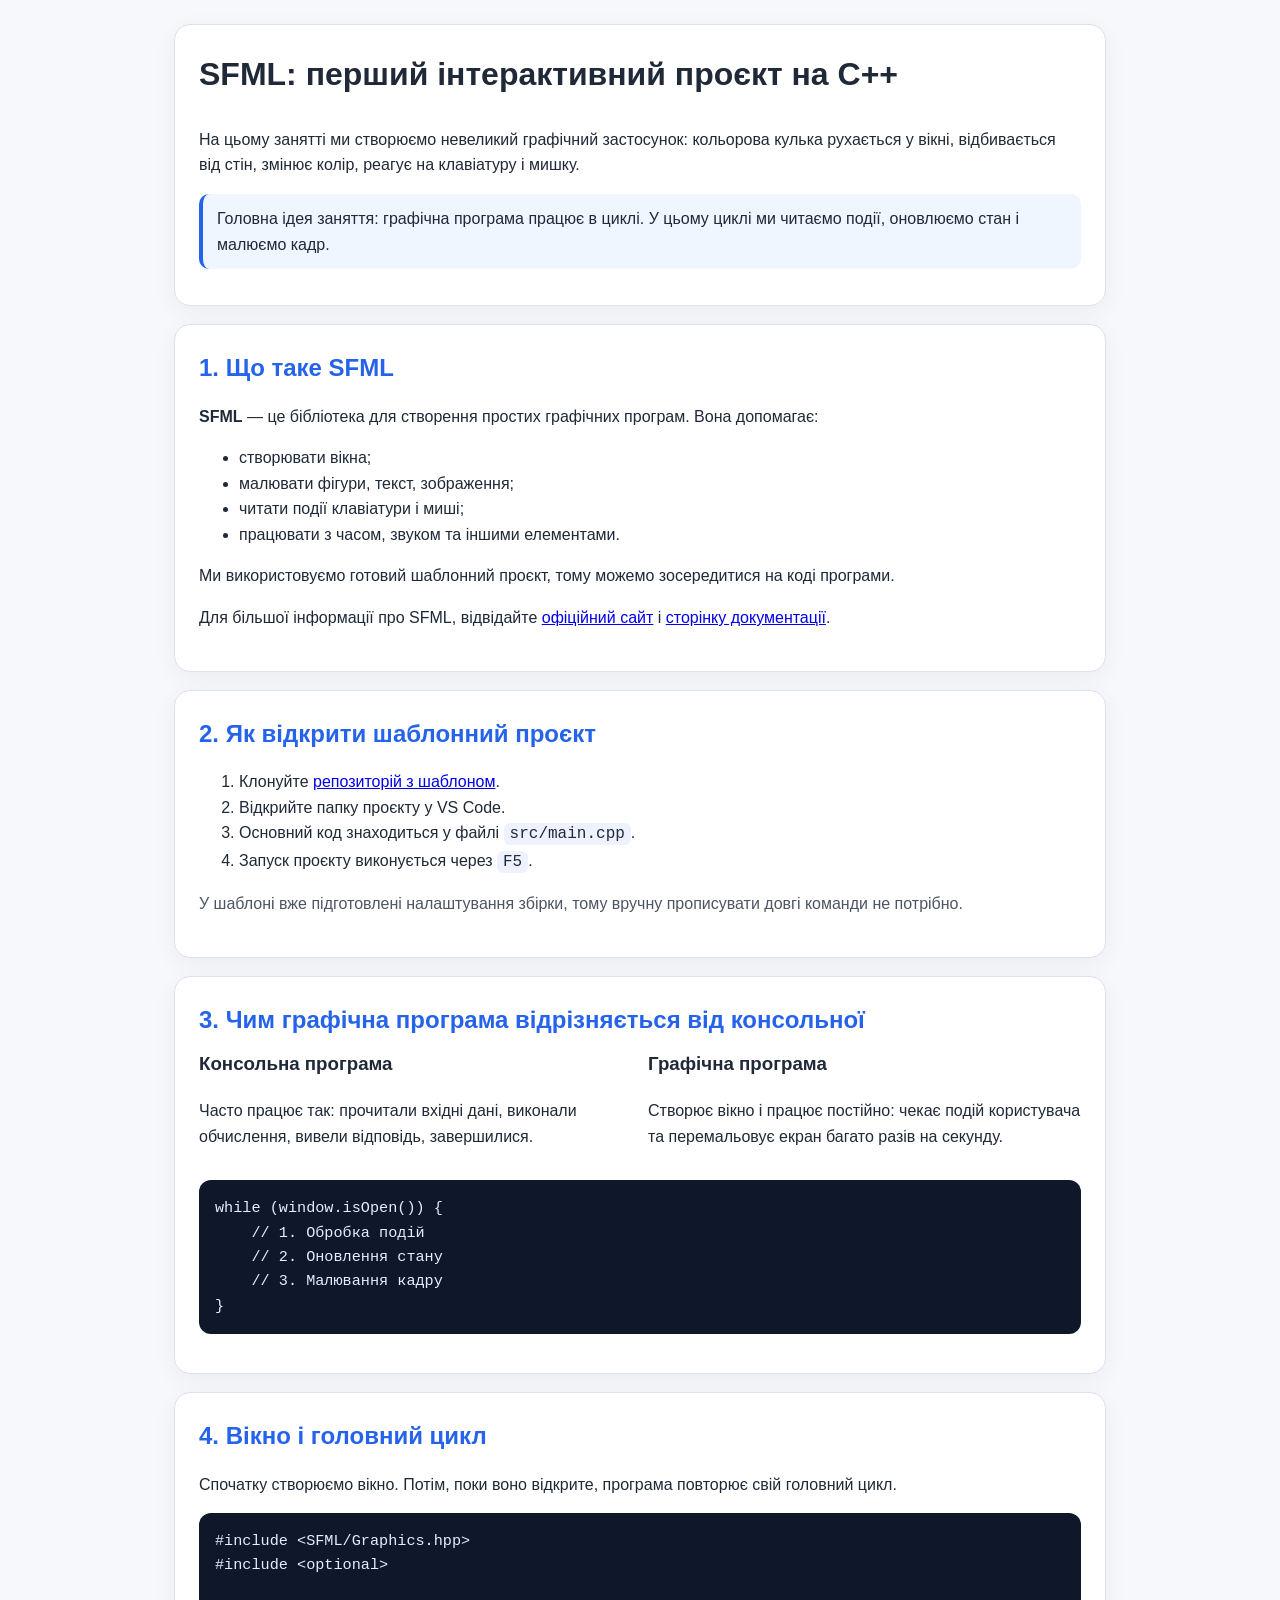
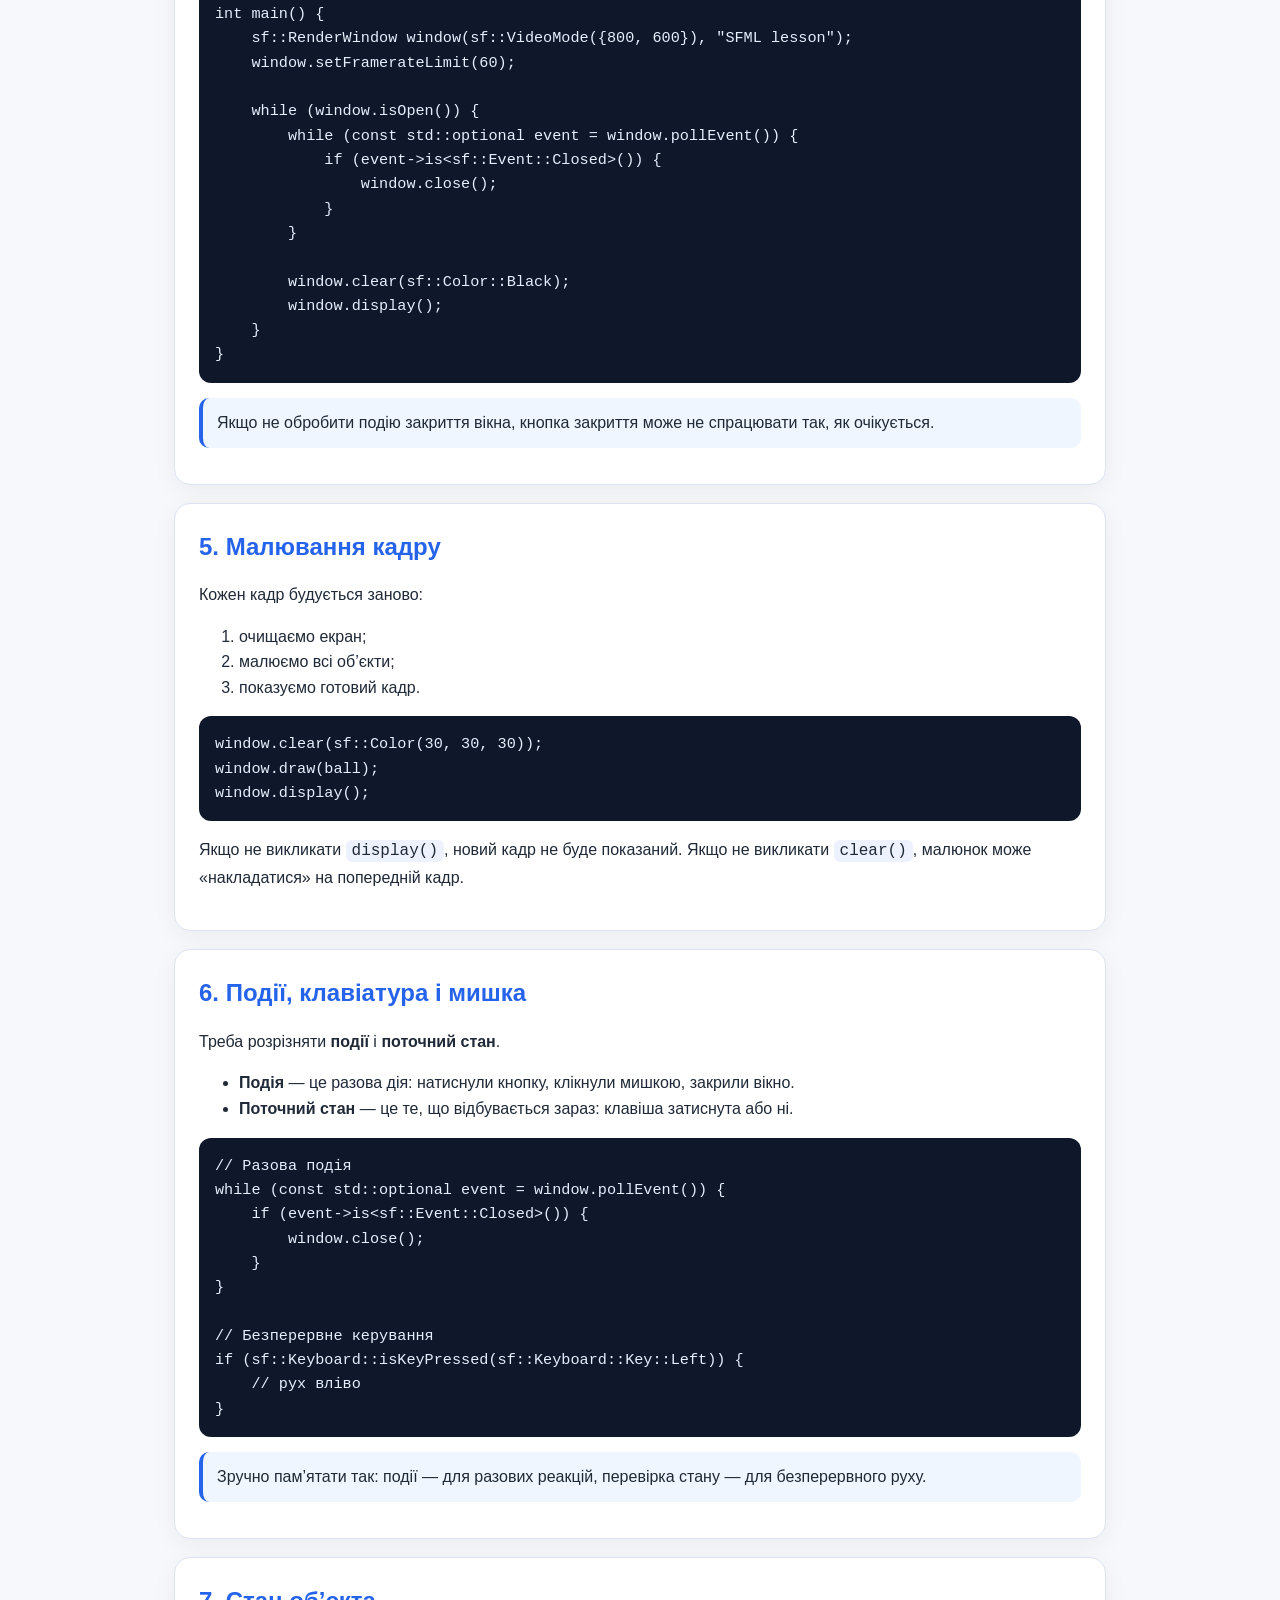
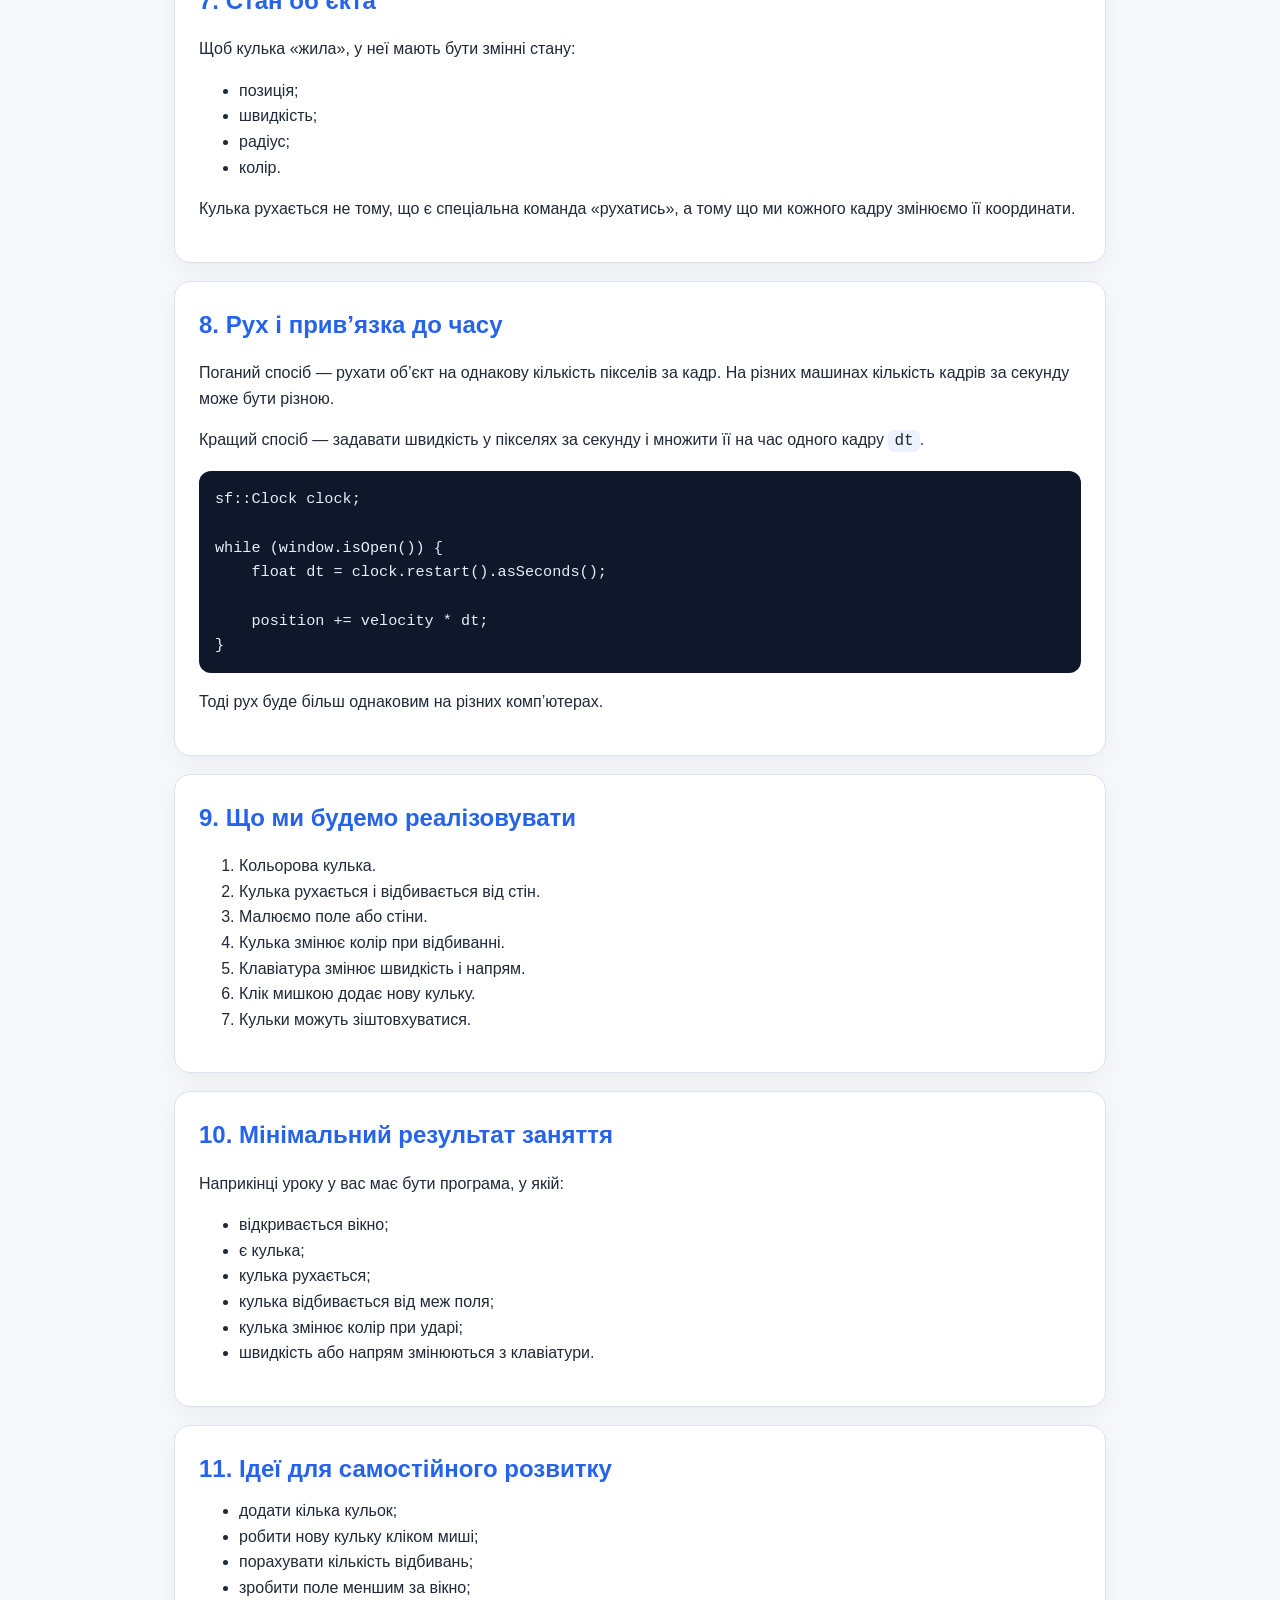
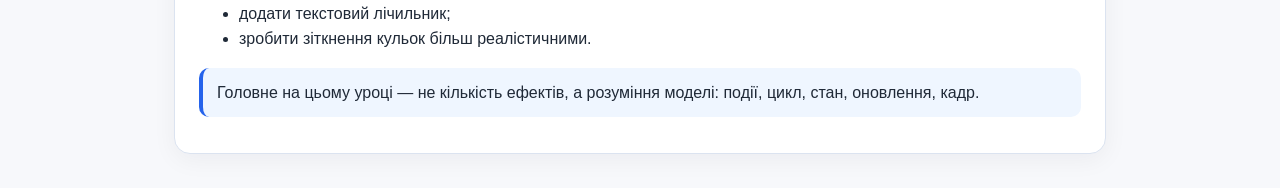
==== docs/index.html @ aaaa4ef8 "reorganize structure" ====
<!DOCTYPE html>
<html lang="uk">
<head>
  <meta charset="UTF-8" />
  <meta name="viewport" content="width=device-width, initial-scale=1.0" />
  <title>SFML: перший інтерактивний проєкт</title>
  <style>
    :root {
      --bg: #f7f8fb;
      --card: #ffffff;
      --text: #1f2937;
      --muted: #4b5563;
      --accent: #2563eb;
      --border: #dbe3f0;
      --code-bg: #0f172a;
      --code-text: #e5eefc;
    }
    * { box-sizing: border-box; }
    body {
      margin: 0;
      font-family: Arial, sans-serif;
      background: var(--bg);
      color: var(--text);
      line-height: 1.6;
    }
    .wrap {
      max-width: 980px;
      margin: 0 auto;
      padding: 24px;
    }
    .hero, .card {
      background: var(--card);
      border: 1px solid var(--border);
      border-radius: 16px;
      padding: 24px;
      margin-bottom: 18px;
      box-shadow: 0 6px 24px rgba(15, 23, 42, 0.05);
    }
    h1, h2, h3 { margin-top: 0; }
    h1 { font-size: 2rem; }
    h2 { color: var(--accent); margin-bottom: 10px; }
    ul { margin-top: 8px; }
    code {
      background: #eef2ff;
      padding: 2px 6px;
      border-radius: 6px;
      font-family: Consolas, monospace;
    }
    pre {
      background: var(--code-bg);
      color: var(--code-text);
      padding: 16px;
      border-radius: 12px;
      overflow-x: auto;
      font-size: 0.95rem;
    }
    pre code {
      display: block;
      background: transparent;
      color: inherit;
      padding: 0;
      border-radius: 0;
      white-space: pre;
    }
    .grid {
      display: grid;
      grid-template-columns: repeat(auto-fit, minmax(280px, 1fr));
      gap: 16px;
    }
    .note {
      border-left: 4px solid var(--accent);
      background: #eff6ff;
      padding: 12px 14px;
      border-radius: 10px;
      margin: 12px 0;
    }
    .small { color: var(--muted); }
  </style>
</head>
<body>
  <div class="wrap">
    <section class="hero">
      <h1>SFML: перший інтерактивний проєкт на C++</h1>
      <p>На цьому занятті ми створюємо невеликий графічний застосунок: кольорова кулька рухається у вікні, відбивається від стін, змінює колір, реагує на клавіатуру і мишку.</p>
      <div class="note">
        Головна ідея заняття: графічна програма працює в циклі. У цьому циклі ми читаємо події, оновлюємо стан і малюємо кадр.
      </div>
    </section>

    <section class="card">
      <h2>1. Що таке SFML</h2>
      <p><strong>SFML</strong> — це бібліотека для створення простих графічних програм. Вона допомагає:</p>
      <ul>
        <li>створювати вікна;</li>
        <li>малювати фігури, текст, зображення;</li>
        <li>читати події клавіатури і миші;</li>
        <li>працювати з часом, звуком та іншими елементами.</li>
      </ul>
      <p>Ми використовуємо готовий шаблонний проєкт, тому можемо зосередитися на коді програми.</p>
      <p>Для більшої інформації про SFML, відвідайте <a href="https://www.sfml-dev.org/" target="_blank" rel="noreferrer">офіційний сайт</a> і <a href="https://www.sfml-dev.org/documentation/" target="_blank" rel="noreferrer">сторінку документації</a>.</p>
    </section>

    <section class="card">
      <h2>2. Як відкрити шаблонний проєкт</h2>
      <ol>
        <li>Клонуйте <a href="https://github.com/SOZhuk/SFML_template" target="_blank" rel="noreferrer">репозиторій з шаблоном</a>.</li>
        <li>Відкрийте папку проєкту у VS Code.</li>
        <li>Основний код знаходиться у файлі <code>src/main.cpp</code>.</li>
        <li>Запуск проєкту виконується через <code>F5</code>.</li>
      </ol>
      <p class="small">У шаблоні вже підготовлені налаштування збірки, тому вручну прописувати довгі команди не потрібно.</p>
    </section>

    <section class="card">
      <h2>3. Чим графічна програма відрізняється від консольної</h2>
      <div class="grid">
        <div>
          <h3>Консольна програма</h3>
          <p>Часто працює так: прочитали вхідні дані, виконали обчислення, вивели відповідь, завершилися.</p>
        </div>
        <div>
          <h3>Графічна програма</h3>
          <p>Створює вікно і працює постійно: чекає подій користувача та перемальовує екран багато разів на секунду.</p>
        </div>
      </div>
      <pre><code>while (window.isOpen()) {
    // 1. Обробка подій
    // 2. Оновлення стану
    // 3. Малювання кадру
}</code></pre>
    </section>

    <section class="card">
      <h2>4. Вікно і головний цикл</h2>
      <p>Спочатку створюємо вікно. Потім, поки воно відкрите, програма повторює свій головний цикл.</p>
      <pre><code>#include &lt;SFML/Graphics.hpp&gt;
#include &lt;optional&gt;

int main() {
    sf::RenderWindow window(sf::VideoMode({800, 600}), "SFML lesson");
    window.setFramerateLimit(60);

    while (window.isOpen()) {
        while (const std::optional event = window.pollEvent()) {
            if (event-&gt;is&lt;sf::Event::Closed&gt;()) {
                window.close();
            }
        }

        window.clear(sf::Color::Black);
        window.display();
    }
}</code></pre>
      <div class="note">
        Якщо не обробити подію закриття вікна, кнопка закриття може не спрацювати так, як очікується.
      </div>
    </section>

    <section class="card">
      <h2>5. Малювання кадру</h2>
      <p>Кожен кадр будується заново:</p>
      <ol>
        <li>очищаємо екран;</li>
        <li>малюємо всі об’єкти;</li>
        <li>показуємо готовий кадр.</li>
      </ol>
      <pre><code>window.clear(sf::Color(30, 30, 30));
window.draw(ball);
window.display();</code></pre>
      <p>Якщо не викликати <code>display()</code>, новий кадр не буде показаний. Якщо не викликати <code>clear()</code>, малюнок може «накладатися» на попередній кадр.</p>
    </section>

    <section class="card">
      <h2>6. Події, клавіатура і мишка</h2>
      <p>Треба розрізняти <strong>події</strong> і <strong>поточний стан</strong>.</p>
      <ul>
        <li><strong>Подія</strong> — це разова дія: натиснули кнопку, клікнули мишкою, закрили вікно.</li>
        <li><strong>Поточний стан</strong> — це те, що відбувається зараз: клавіша затиснута або ні.</li>
      </ul>
      <pre><code>// Разова подія
while (const std::optional event = window.pollEvent()) {
    if (event-&gt;is&lt;sf::Event::Closed&gt;()) {
        window.close();
    }
}

// Безперервне керування
if (sf::Keyboard::isKeyPressed(sf::Keyboard::Key::Left)) {
    // рух вліво
}</code></pre>
      <div class="note">
        Зручно пам’ятати так: події — для разових реакцій, перевірка стану — для безперервного руху.
      </div>
    </section>

    <section class="card">
      <h2>7. Стан об’єкта</h2>
      <p>Щоб кулька «жила», у неї мають бути змінні стану:</p>
      <ul>
        <li>позиція;</li>
        <li>швидкість;</li>
        <li>радіус;</li>
        <li>колір.</li>
      </ul>
      <p>Кулька рухається не тому, що є спеціальна команда «рухатись», а тому що ми кожного кадру змінюємо її координати.</p>
    </section>

    <section class="card">
      <h2>8. Рух і прив’язка до часу</h2>
      <p>Поганий спосіб — рухати об’єкт на однакову кількість пікселів за кадр. На різних машинах кількість кадрів за секунду може бути різною.</p>
      <p>Кращий спосіб — задавати швидкість у пікселях за секунду і множити її на час одного кадру <code>dt</code>.</p>
      <pre><code>sf::Clock clock;

while (window.isOpen()) {
    float dt = clock.restart().asSeconds();

    position += velocity * dt;
}</code></pre>
      <p>Тоді рух буде більш однаковим на різних комп’ютерах.</p>
    </section>

    <section class="card">
      <h2>9. Що ми будемо реалізовувати</h2>
      <ol>
        <li>Кольорова кулька.</li>
        <li>Кулька рухається і відбивається від стін.</li>
        <li>Малюємо поле або стіни.</li>
        <li>Кулька змінює колір при відбиванні.</li>
        <li>Клавіатура змінює швидкість і напрям.</li>
        <li>Клік мишкою додає нову кульку.</li>
        <li>Кульки можуть зіштовхуватися.</li>
      </ol>
    </section>

    <section class="card">
      <h2>10. Мінімальний результат заняття</h2>
      <p>Наприкінці уроку у вас має бути програма, у якій:</p>
      <ul>
        <li>відкривається вікно;</li>
        <li>є кулька;</li>
        <li>кулька рухається;</li>
        <li>кулька відбивається від меж поля;</li>
        <li>кулька змінює колір при ударі;</li>
        <li>швидкість або напрям змінюються з клавіатури.</li>
      </ul>
    </section>

    <section class="card">
      <h2>11. Ідеї для самостійного розвитку</h2>
      <ul>
        <li>додати кілька кульок;</li>
        <li>робити нову кульку кліком миші;</li>
        <li>порахувати кількість відбивань;</li>
        <li>зробити поле меншим за вікно;</li>
        <li>додати текстовий лічильник;</li>
        <li>зробити зіткнення кульок більш реалістичними.</li>
      </ul>
      <div class="note">
        Головне на цьому уроці — не кількість ефектів, а розуміння моделі: події, цикл, стан, оновлення, кадр.
      </div>
    </section>
  </div>
</body>
</html>
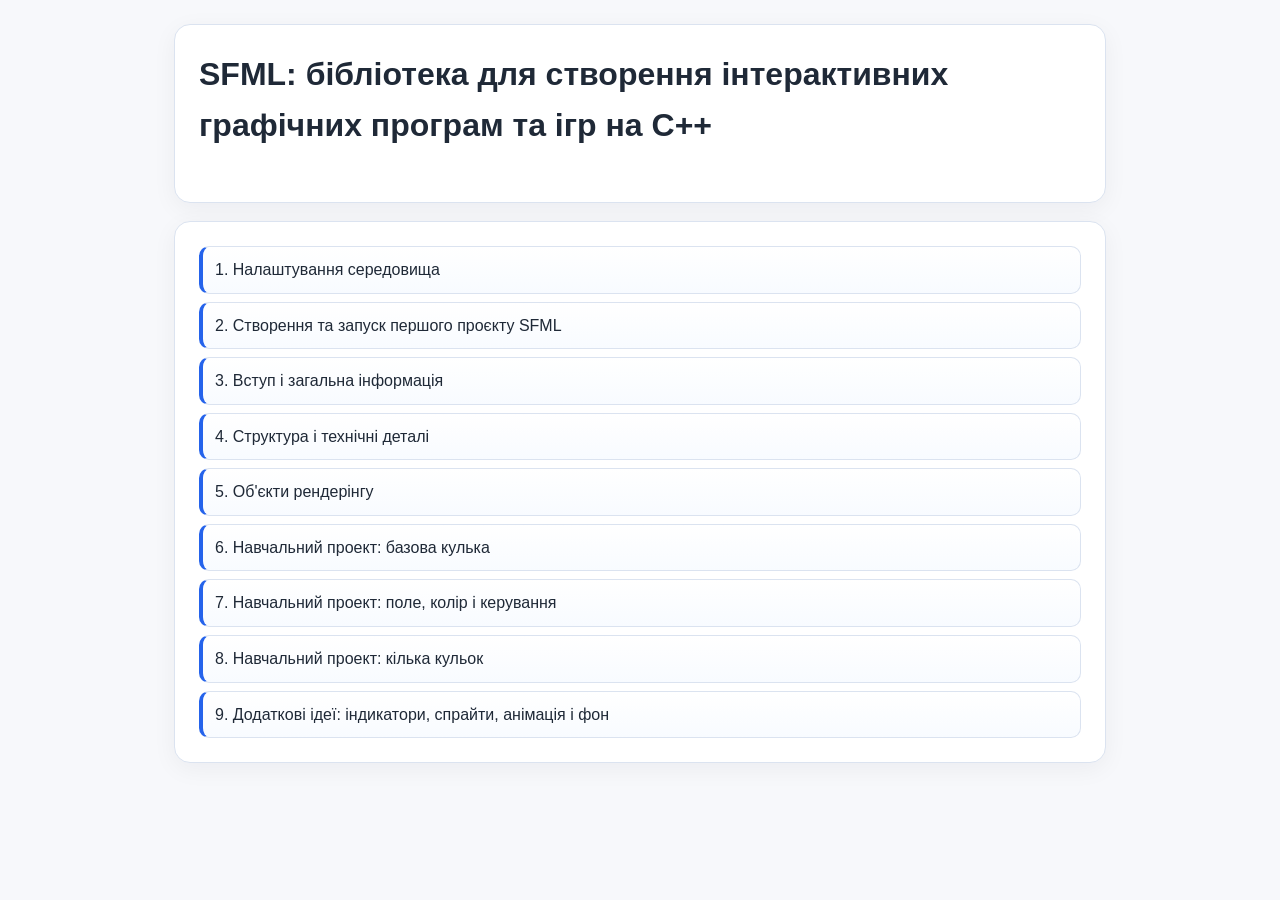
==== commit ce1f18f5: "Add SFML textbook chapters and assets" ====
--- a/docs/index.html
+++ b/docs/index.html
@@ -3,262 +3,30 @@
 <head>
   <meta charset="UTF-8" />
   <meta name="viewport" content="width=device-width, initial-scale=1.0" />
-  <title>SFML: перший інтерактивний проєкт</title>
-  <style>
-    :root {
-      --bg: #f7f8fb;
-      --card: #ffffff;
-      --text: #1f2937;
-      --muted: #4b5563;
-      --accent: #2563eb;
-      --border: #dbe3f0;
-      --code-bg: #0f172a;
-      --code-text: #e5eefc;
-    }
-    * { box-sizing: border-box; }
-    body {
-      margin: 0;
-      font-family: Arial, sans-serif;
-      background: var(--bg);
-      color: var(--text);
-      line-height: 1.6;
-    }
-    .wrap {
-      max-width: 980px;
-      margin: 0 auto;
-      padding: 24px;
-    }
-    .hero, .card {
-      background: var(--card);
-      border: 1px solid var(--border);
-      border-radius: 16px;
-      padding: 24px;
-      margin-bottom: 18px;
-      box-shadow: 0 6px 24px rgba(15, 23, 42, 0.05);
-    }
-    h1, h2, h3 { margin-top: 0; }
-    h1 { font-size: 2rem; }
-    h2 { color: var(--accent); margin-bottom: 10px; }
-    ul { margin-top: 8px; }
-    code {
-      background: #eef2ff;
-      padding: 2px 6px;
-      border-radius: 6px;
-      font-family: Consolas, monospace;
-    }
-    pre {
-      background: var(--code-bg);
-      color: var(--code-text);
-      padding: 16px;
-      border-radius: 12px;
-      overflow-x: auto;
-      font-size: 0.95rem;
-    }
-    pre code {
-      display: block;
-      background: transparent;
-      color: inherit;
-      padding: 0;
-      border-radius: 0;
-      white-space: pre;
-    }
-    .grid {
-      display: grid;
-      grid-template-columns: repeat(auto-fit, minmax(280px, 1fr));
-      gap: 16px;
-    }
-    .note {
-      border-left: 4px solid var(--accent);
-      background: #eff6ff;
-      padding: 12px 14px;
-      border-radius: 10px;
-      margin: 12px 0;
-    }
-    .small { color: var(--muted); }
-  </style>
+  <title>SFML: бібліотека для створення інтерактивних графічних програм та ігр на С++</title>
+  <link rel="stylesheet" href="assets/book.css" />
+  <link rel="stylesheet" href="assets/highlightjs/styles/panda-syntax-dark.min.css" />
 </head>
 <body>
-  <div class="wrap">
-    <section class="hero">
-      <h1>SFML: перший інтерактивний проєкт на C++</h1>
-      <p>На цьому занятті ми створюємо невеликий графічний застосунок: кольорова кулька рухається у вікні, відбивається від стін, змінює колір, реагує на клавіатуру і мишку.</p>
-      <div class="note">
-        Головна ідея заняття: графічна програма працює в циклі. У цьому циклі ми читаємо події, оновлюємо стан і малюємо кадр.
-      </div>
-    </section>
-
-    <section class="card">
-      <h2>1. Що таке SFML</h2>
-      <p><strong>SFML</strong> — це бібліотека для створення простих графічних програм. Вона допомагає:</p>
-      <ul>
-        <li>створювати вікна;</li>
-        <li>малювати фігури, текст, зображення;</li>
-        <li>читати події клавіатури і миші;</li>
-        <li>працювати з часом, звуком та іншими елементами.</li>
-      </ul>
-      <p>Ми використовуємо готовий шаблонний проєкт, тому можемо зосередитися на коді програми.</p>
-      <p>Для більшої інформації про SFML, відвідайте <a href="https://www.sfml-dev.org/" target="_blank" rel="noreferrer">офіційний сайт</a> і <a href="https://www.sfml-dev.org/documentation/" target="_blank" rel="noreferrer">сторінку документації</a>.</p>
-    </section>
-
-    <section class="card">
-      <h2>2. Як відкрити шаблонний проєкт</h2>
-      <ol>
-        <li>Клонуйте <a href="https://github.com/SOZhuk/SFML_template" target="_blank" rel="noreferrer">репозиторій з шаблоном</a>.</li>
-        <li>Відкрийте папку проєкту у VS Code.</li>
-        <li>Основний код знаходиться у файлі <code>src/main.cpp</code>.</li>
-        <li>Запуск проєкту виконується через <code>F5</code>.</li>
-      </ol>
-      <p class="small">У шаблоні вже підготовлені налаштування збірки, тому вручну прописувати довгі команди не потрібно.</p>
-    </section>
-
-    <section class="card">
-      <h2>3. Чим графічна програма відрізняється від консольної</h2>
-      <div class="grid">
-        <div>
-          <h3>Консольна програма</h3>
-          <p>Часто працює так: прочитали вхідні дані, виконали обчислення, вивели відповідь, завершилися.</p>
-        </div>
-        <div>
-          <h3>Графічна програма</h3>
-          <p>Створює вікно і працює постійно: чекає подій користувача та перемальовує екран багато разів на секунду.</p>
-        </div>
-      </div>
-      <pre><code>while (window.isOpen()) {
-    // 1. Обробка подій
-    // 2. Оновлення стану
-    // 3. Малювання кадру
-}</code></pre>
-    </section>
-
-    <section class="card">
-      <h2>4. Вікно і головний цикл</h2>
-      <p>Спочатку створюємо вікно. Потім, поки воно відкрите, програма повторює свій головний цикл.</p>
-      <pre><code>#include &lt;SFML/Graphics.hpp&gt;
-#include &lt;optional&gt;
-
-int main() {
-    sf::RenderWindow window(sf::VideoMode({800, 600}), "SFML lesson");
-    window.setFramerateLimit(60);
-
-    while (window.isOpen()) {
-        while (const std::optional event = window.pollEvent()) {
-            if (event-&gt;is&lt;sf::Event::Closed&gt;()) {
-                window.close();
-            }
-        }
-
-        window.clear(sf::Color::Black);
-        window.display();
-    }
-}</code></pre>
-      <div class="note">
-        Якщо не обробити подію закриття вікна, кнопка закриття може не спрацювати так, як очікується.
-      </div>
-    </section>
-
-    <section class="card">
-      <h2>5. Малювання кадру</h2>
-      <p>Кожен кадр будується заново:</p>
-      <ol>
-        <li>очищаємо екран;</li>
-        <li>малюємо всі об’єкти;</li>
-        <li>показуємо готовий кадр.</li>
-      </ol>
-      <pre><code>window.clear(sf::Color(30, 30, 30));
-window.draw(ball);
-window.display();</code></pre>
-      <p>Якщо не викликати <code>display()</code>, новий кадр не буде показаний. Якщо не викликати <code>clear()</code>, малюнок може «накладатися» на попередній кадр.</p>
-    </section>
-
-    <section class="card">
-      <h2>6. Події, клавіатура і мишка</h2>
-      <p>Треба розрізняти <strong>події</strong> і <strong>поточний стан</strong>.</p>
-      <ul>
-        <li><strong>Подія</strong> — це разова дія: натиснули кнопку, клікнули мишкою, закрили вікно.</li>
-        <li><strong>Поточний стан</strong> — це те, що відбувається зараз: клавіша затиснута або ні.</li>
-      </ul>
-      <pre><code>// Разова подія
-while (const std::optional event = window.pollEvent()) {
-    if (event-&gt;is&lt;sf::Event::Closed&gt;()) {
-        window.close();
-    }
-}
-
-// Безперервне керування
-if (sf::Keyboard::isKeyPressed(sf::Keyboard::Key::Left)) {
-    // рух вліво
-}</code></pre>
-      <div class="note">
-        Зручно пам’ятати так: події — для разових реакцій, перевірка стану — для безперервного руху.
-      </div>
-    </section>
-
-    <section class="card">
-      <h2>7. Стан об’єкта</h2>
-      <p>Щоб кулька «жила», у неї мають бути змінні стану:</p>
-      <ul>
-        <li>позиція;</li>
-        <li>швидкість;</li>
-        <li>радіус;</li>
-        <li>колір.</li>
-      </ul>
-      <p>Кулька рухається не тому, що є спеціальна команда «рухатись», а тому що ми кожного кадру змінюємо її координати.</p>
-    </section>
-
-    <section class="card">
-      <h2>8. Рух і прив’язка до часу</h2>
-      <p>Поганий спосіб — рухати об’єкт на однакову кількість пікселів за кадр. На різних машинах кількість кадрів за секунду може бути різною.</p>
-      <p>Кращий спосіб — задавати швидкість у пікселях за секунду і множити її на час одного кадру <code>dt</code>.</p>
-      <pre><code>sf::Clock clock;
-
-while (window.isOpen()) {
-    float dt = clock.restart().asSeconds();
-
-    position += velocity * dt;
-}</code></pre>
-      <p>Тоді рух буде більш однаковим на різних комп’ютерах.</p>
-    </section>
-
-    <section class="card">
-      <h2>9. Що ми будемо реалізовувати</h2>
-      <ol>
-        <li>Кольорова кулька.</li>
-        <li>Кулька рухається і відбивається від стін.</li>
-        <li>Малюємо поле або стіни.</li>
-        <li>Кулька змінює колір при відбиванні.</li>
-        <li>Клавіатура змінює швидкість і напрям.</li>
-        <li>Клік мишкою додає нову кульку.</li>
-        <li>Кульки можуть зіштовхуватися.</li>
-      </ol>
-    </section>
-
-    <section class="card">
-      <h2>10. Мінімальний результат заняття</h2>
-      <p>Наприкінці уроку у вас має бути програма, у якій:</p>
-      <ul>
-        <li>відкривається вікно;</li>
-        <li>є кулька;</li>
-        <li>кулька рухається;</li>
-        <li>кулька відбивається від меж поля;</li>
-        <li>кулька змінює колір при ударі;</li>
-        <li>швидкість або напрям змінюються з клавіатури.</li>
-      </ul>
-    </section>
-
-    <section class="card">
-      <h2>11. Ідеї для самостійного розвитку</h2>
-      <ul>
-        <li>додати кілька кульок;</li>
-        <li>робити нову кульку кліком миші;</li>
-        <li>порахувати кількість відбивань;</li>
-        <li>зробити поле меншим за вікно;</li>
-        <li>додати текстовий лічильник;</li>
-        <li>зробити зіткнення кульок більш реалістичними.</li>
-      </ul>
-      <div class="note">
-        Головне на цьому уроці — не кількість ефектів, а розуміння моделі: події, цикл, стан, оновлення, кадр.
-      </div>
-    </section>
-  </div>
+<div class="wrap">
+<section class="hero">
+<h1>SFML: бібліотека для створення інтерактивних графічних програм та ігр на С++</h1>
+</section>
+<section class="card">
+<ul class="index-list">
+<li><a href="01-nalashtuvannia-seredovyshcha.html">1. Налаштування середовища</a></li>
+<li><a href="02-pershyi-proiekt-sfml.html">2. Створення та запуск першого проєкту SFML</a></li>
+<li><a href="03-vstup-i-zahalna-informatsiia.html">3. Вступ і загальна інформація</a></li>
+<li><a href="04-struktura-i-tekhnichni-detali.html">4. Структура і технічні деталі</a></li>
+<li><a href="05-obiekty-renderinhu.html">5. Об&#x27;єкти рендерінгу</a></li>
+<li><a href="06-navchalnyi-proekt-bazova-kulka.html">6. Навчальний проект: базова кулька</a></li>
+<li><a href="07-navchalnyi-proekt-pole-kolir-i-keruvannia.html">7. Навчальний проект: поле, колір і керування</a></li>
+<li><a href="08-navchalnyi-proekt-kilka-kulok.html">8. Навчальний проект: кілька кульок</a></li>
+<li><a href="09-dodatkovi-idei-indykatory-spraity-i-fon.html">9. Додаткові ідеї: індикатори, спрайти, анімація і фон</a></li>
+</ul>
+</section>
+</div>
+<script src="assets/highlightjs/highlight.min.js"></script>
+<script>hljs.highlightAll();</script>
 </body>
 </html>
--- a/docs/assets/book.css
+++ b/docs/assets/book.css
@@ -0,0 +1,155 @@
+:root {
+  --bg: #f7f8fb;
+  --card: #ffffff;
+  --text: #1f2937;
+  --muted: #4b5563;
+  --accent: #2563eb;
+  --border: #dbe3f0;
+  --code-bg: #0f172a;
+  --code-text: #e5eefc;
+}
+* { box-sizing: border-box; }
+body {
+  margin: 0;
+  font-family: Arial, sans-serif;
+  background: var(--bg);
+  color: var(--text);
+  line-height: 1.6;
+}
+.wrap {
+  max-width: 980px;
+  margin: 0 auto;
+  padding: 24px;
+}
+.hero, .card {
+  background: var(--card);
+  border: 1px solid var(--border);
+  border-radius: 16px;
+  padding: 24px;
+  margin-bottom: 18px;
+  box-shadow: 0 6px 24px rgba(15, 23, 42, 0.05);
+}
+h1, h2, h3 { margin-top: 0; }
+h1 { font-size: 2rem; }
+h2 { color: var(--accent); margin-bottom: 10px; }
+ul { margin-top: 8px; }
+code {
+  background: #eef2ff;
+  padding: 2px 6px;
+  border-radius: 6px;
+  font-family: Consolas, monospace;
+}
+pre {
+  background: var(--code-bg);
+  color: var(--code-text);
+  padding: 16px;
+  border-radius: 12px;
+  overflow-x: auto;
+  font-size: 0.95rem;
+}
+pre code {
+  display: block;
+  background: transparent;
+  color: inherit;
+  padding: 0;
+  border-radius: 0;
+  white-space: pre;
+}
+.grid {
+  display: grid;
+  grid-template-columns: repeat(auto-fit, minmax(280px, 1fr));
+  gap: 16px;
+}
+.card-grid {
+  display: grid;
+  grid-template-columns: repeat(auto-fit, minmax(280px, 1fr));
+  gap: 16px;
+  margin-top: 16px;
+}
+.card-link {
+  display: block;
+  color: inherit;
+  text-decoration: none;
+}
+.page-nav {
+  display: flex;
+  flex-wrap: nowrap;
+  gap: 8px;
+  margin-bottom: 12px;
+  overflow-x: auto;
+  white-space: nowrap;
+}
+.page-nav a {
+  display: inline-block;
+  padding: 5px 9px;
+  border-radius: 999px;
+  background: #eef2ff;
+  color: var(--text);
+  text-decoration: none;
+  border: 1px solid var(--border);
+  font-size: 0.85rem;
+  line-height: 1.2;
+}
+.index-list {
+  list-style: none;
+  padding: 0;
+  margin: 0;
+}
+.index-list li + li {
+  margin-top: 8px;
+}
+.index-list a {
+  display: block;
+  text-decoration: none;
+  color: var(--text);
+  padding: 10px 12px;
+  border: 1px solid var(--border);
+  border-left: 4px solid var(--accent);
+  border-radius: 10px;
+  background: linear-gradient(180deg, #ffffff 0%, #f8fbff 100%);
+  transition: transform 120ms ease, box-shadow 120ms ease, background-color 120ms ease;
+}
+.index-list a:hover {
+  transform: translateX(2px);
+  box-shadow: 0 4px 14px rgba(37, 99, 235, 0.12);
+  background: #f3f8ff;
+}
+.index-list a:focus-visible {
+  outline: 2px solid var(--accent);
+  outline-offset: 2px;
+}
+.note {
+  border-left: 4px solid var(--accent);
+  background: #eff6ff;
+  padding: 12px 14px;
+  border-radius: 10px;
+  margin: 12px 0;
+}
+.details-block {
+  border: 1px solid var(--border);
+  border-radius: 10px;
+  background: #fbfdff;
+  margin: 14px 0;
+  overflow: hidden;
+}
+.details-block summary {
+  cursor: pointer;
+  padding: 12px 14px;
+  color: var(--text);
+  font-weight: 700;
+  background: #eef2ff;
+}
+.details-block summary:focus-visible {
+  outline: 2px solid var(--accent);
+  outline-offset: 2px;
+}
+.details-body {
+  padding: 14px;
+}
+.details-body > :first-child {
+  margin-top: 0;
+}
+.details-body > :last-child {
+  margin-bottom: 0;
+}
+.small { color: var(--muted); }
--- a/docs/assets/highlightjs/styles/panda-syntax-dark.min.css
+++ b/docs/assets/highlightjs/styles/panda-syntax-dark.min.css
@@ -0,0 +1 @@
+pre code.hljs{display:block;overflow-x:auto;padding:1em}code.hljs{padding:3px 5px}.hljs{color:#e6e6e6;background:#2a2c2d}.hljs-emphasis{font-style:italic}.hljs-strong{font-weight:700}.hljs-link{text-decoration:underline}.hljs-comment{color:#7FFFD4;font-style:italic;font-family: 'Georgia', sans-serif;}.hljs-quote{color:#bbb;font-style:italic}.hljs-params{color:#bbb}.hljs-attr,.hljs-punctuation{color:#e6e6e6}.hljs-meta,.hljs-name,.hljs-selector-tag{color:#ff4b82}.hljs-char.escape_,.hljs-operator{color: #008080}.hljs-deletion,.hljs-keyword{color:#ff75b5}.hljs-regexp,.hljs-selector-attr,.hljs-selector-pseudo,.hljs-variable.language_{color:#ff9ac1}.hljs-code,.hljs-formula,.hljs-property,.hljs-section,.hljs-subst,.hljs-title.function_{color:#FF69B4; font-weight:bold;}.hljs-addition,.hljs-bullet,.hljs-meta .hljs-string,.hljs-selector-class,.hljs-string,.hljs-symbol,.hljs-title.class_,.hljs-title.class_.inherited__{color:#19f9d8}.hljs-attribute,.hljs-built_in,.hljs-doctag,.hljs-link,.hljs-literal,.hljs-meta .hljs-keyword{color:#EE82EE}.hljs-number,.hljs-punctuation,.hljs-selector-id,.hljs-tag,.hljs-template-tag,.hljs-template-variable,.hljs-title,.hljs-type,.hljs-variable{color:#ffb86c}
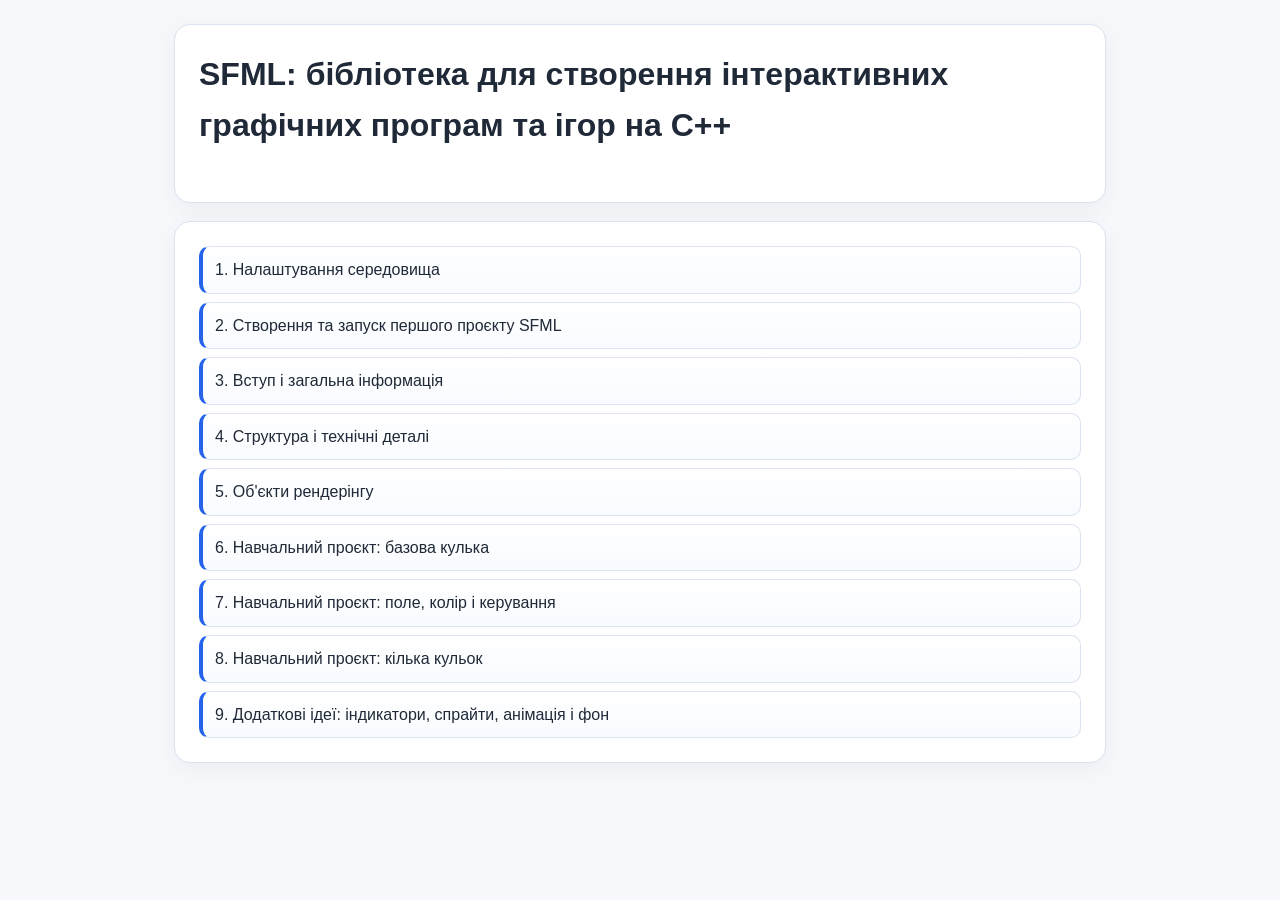
==== commit 4cb69a4e: "Improve SFML lesson guidance Fix terminology and lesson flow in chapter index and project setup.  Ad" ====
--- a/docs/index.html
+++ b/docs/index.html
@@ -3,14 +3,14 @@
 <head>
   <meta charset="UTF-8" />
   <meta name="viewport" content="width=device-width, initial-scale=1.0" />
-  <title>SFML: бібліотека для створення інтерактивних графічних програм та ігр на С++</title>
+  <title>SFML: бібліотека для створення інтерактивних графічних програм та ігор на C++</title>
   <link rel="stylesheet" href="assets/book.css" />
   <link rel="stylesheet" href="assets/highlightjs/styles/panda-syntax-dark.min.css" />
 </head>
 <body>
 <div class="wrap">
 <section class="hero">
-<h1>SFML: бібліотека для створення інтерактивних графічних програм та ігр на С++</h1>
+<h1>SFML: бібліотека для створення інтерактивних графічних програм та ігор на C++</h1>
 </section>
 <section class="card">
 <ul class="index-list">
@@ -19,9 +19,9 @@
 <li><a href="03-vstup-i-zahalna-informatsiia.html">3. Вступ і загальна інформація</a></li>
 <li><a href="04-struktura-i-tekhnichni-detali.html">4. Структура і технічні деталі</a></li>
 <li><a href="05-obiekty-renderinhu.html">5. Об&#x27;єкти рендерінгу</a></li>
-<li><a href="06-navchalnyi-proekt-bazova-kulka.html">6. Навчальний проект: базова кулька</a></li>
-<li><a href="07-navchalnyi-proekt-pole-kolir-i-keruvannia.html">7. Навчальний проект: поле, колір і керування</a></li>
-<li><a href="08-navchalnyi-proekt-kilka-kulok.html">8. Навчальний проект: кілька кульок</a></li>
+<li><a href="06-navchalnyi-proekt-bazova-kulka.html">6. Навчальний проєкт: базова кулька</a></li>
+<li><a href="07-navchalnyi-proekt-pole-kolir-i-keruvannia.html">7. Навчальний проєкт: поле, колір і керування</a></li>
+<li><a href="08-navchalnyi-proekt-kilka-kulok.html">8. Навчальний проєкт: кілька кульок</a></li>
 <li><a href="09-dodatkovi-idei-indykatory-spraity-i-fon.html">9. Додаткові ідеї: індикатори, спрайти, анімація і фон</a></li>
 </ul>
 </section>
--- a/docs/assets/book.css
+++ b/docs/assets/book.css
@@ -125,6 +125,20 @@
   border-radius: 10px;
   margin: 12px 0;
 }
+.note > :first-child {
+  margin-top: 0;
+}
+.note > :last-child {
+  margin-bottom: 0;
+}
+.note-title {
+  display: block;
+  margin-bottom: 4px;
+}
+.note-warning {
+  border-left-color: #d97706;
+  background: #fff7ed;
+}
 .details-block {
   border: 1px solid var(--border);
   border-radius: 10px;
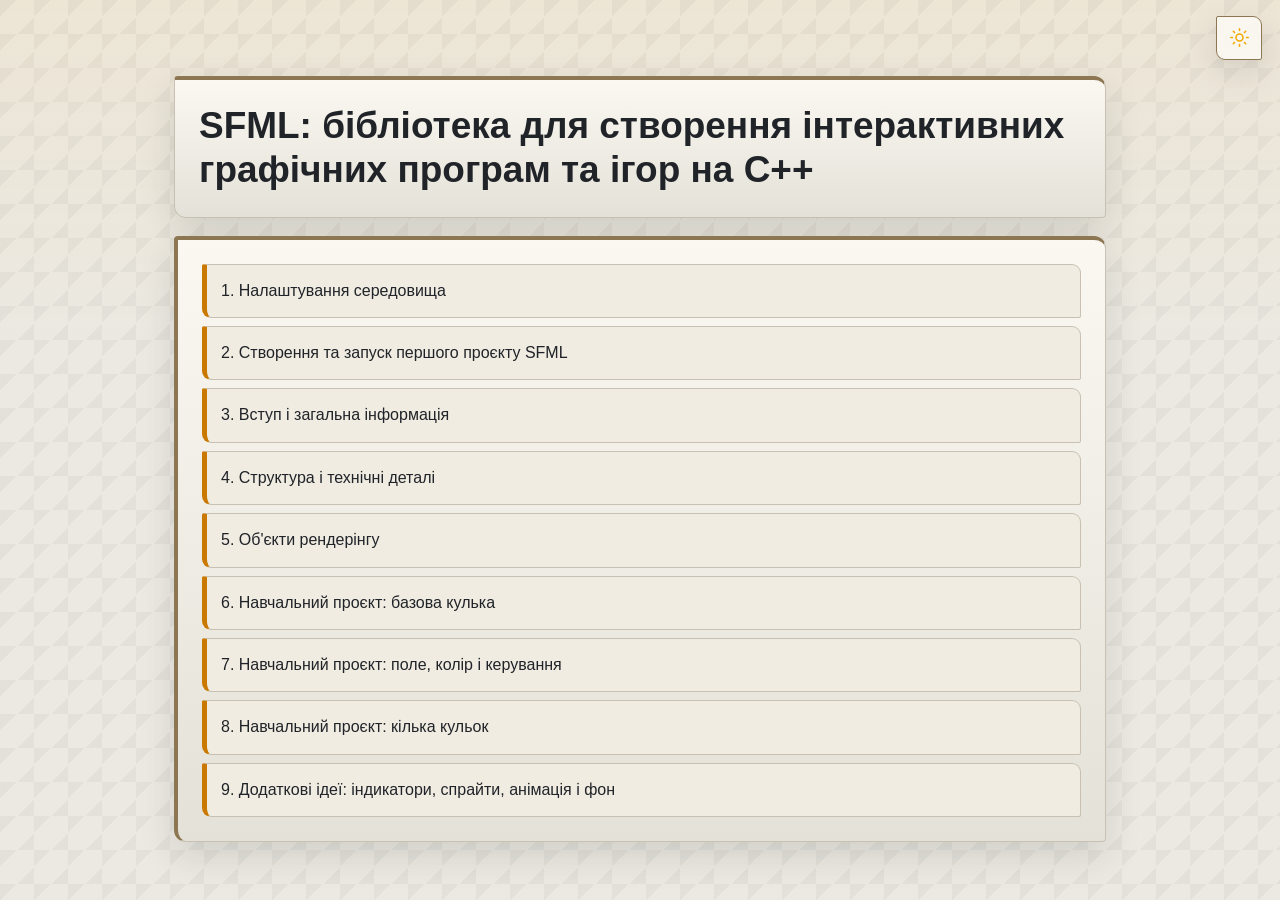
==== commit b902e9ff: "a bit redesign. Theme added" ====
--- a/docs/index.html
+++ b/docs/index.html
@@ -1,13 +1,51 @@
 <!DOCTYPE html>
-<html lang="uk">
+<html lang="uk" data-theme="noir">
 <head>
   <meta charset="UTF-8" />
   <meta name="viewport" content="width=device-width, initial-scale=1.0" />
   <title>SFML: бібліотека для створення інтерактивних графічних програм та ігор на C++</title>
+  <script>
+    (function () {
+      function systemTheme() {
+        return window.matchMedia && window.matchMedia("(prefers-color-scheme: dark)").matches
+          ? "noir"
+          : "graphite";
+      }
+
+      try {
+        var theme = localStorage.getItem("book-theme");
+        if (theme === "graphite" || theme === "noir") {
+          document.documentElement.dataset.theme = theme;
+        } else {
+          document.documentElement.dataset.theme = systemTheme();
+        }
+      } catch (error) {
+        document.documentElement.dataset.theme = systemTheme();
+      }
+    })();
+  </script>
   <link rel="stylesheet" href="assets/book.css" />
   <link rel="stylesheet" href="assets/highlightjs/styles/panda-syntax-dark.min.css" />
 </head>
 <body>
+<div class="theme-switch">
+  <button type="button" class="theme-toggle" aria-label="Перемкнути тему" aria-pressed="false" title="Перемкнути тему">
+    <svg class="theme-icon theme-icon-sun" viewBox="0 0 24 24" aria-hidden="true">
+      <circle cx="12" cy="12" r="4"></circle>
+      <path d="M12 2v2"></path>
+      <path d="M12 20v2"></path>
+      <path d="m4.93 4.93 1.41 1.41"></path>
+      <path d="m17.66 17.66 1.41 1.41"></path>
+      <path d="M2 12h2"></path>
+      <path d="M20 12h2"></path>
+      <path d="m6.34 17.66-1.41 1.41"></path>
+      <path d="m19.07 4.93-1.41 1.41"></path>
+    </svg>
+    <svg class="theme-icon theme-icon-moon" viewBox="0 0 24 24" aria-hidden="true">
+      <path d="M20 14.6A8.5 8.5 0 0 1 9.4 4a7 7 0 1 0 10.6 10.6Z"></path>
+    </svg>
+  </button>
+</div>
 <div class="wrap">
 <section class="hero">
 <h1>SFML: бібліотека для створення інтерактивних графічних програм та ігор на C++</h1>
@@ -28,5 +66,29 @@
 </div>
 <script src="assets/highlightjs/highlight.min.js"></script>
 <script>hljs.highlightAll();</script>
+<script>
+  (function () {
+    var button = document.querySelector(".theme-toggle");
+
+    function setTheme(theme) {
+      document.documentElement.dataset.theme = theme;
+      if (!button) return;
+      button.setAttribute("aria-pressed", String(theme === "noir"));
+      button.setAttribute("aria-label", theme === "noir" ? "Увімкнути світлу тему" : "Увімкнути темну тему");
+      button.setAttribute("title", theme === "noir" ? "Увімкнути світлу тему" : "Увімкнути темну тему");
+    }
+
+    setTheme(document.documentElement.dataset.theme || "noir");
+    if (!button) return;
+
+    button.addEventListener("click", function () {
+      var theme = document.documentElement.dataset.theme === "noir" ? "graphite" : "noir";
+      setTheme(theme);
+      try {
+        localStorage.setItem("book-theme", theme);
+      } catch (error) {}
+    });
+  })();
+</script>
 </body>
 </html>
--- a/docs/assets/book.css
+++ b/docs/assets/book.css
@@ -1,76 +1,282 @@
-:root {
-  --bg: #f7f8fb;
-  --card: #ffffff;
-  --text: #1f2937;
-  --muted: #4b5563;
-  --accent: #2563eb;
-  --border: #dbe3f0;
-  --code-bg: #0f172a;
-  --code-text: #e5eefc;
-}
-* { box-sizing: border-box; }
+:root,
+html[data-theme="noir"] {
+  color-scheme: dark;
+  --bg: #101114;
+  --bg-grid: rgba(255, 176, 0, 0.04);
+  --surface: #191817;
+  --surface-strong: #23201b;
+  --surface-soft: #17181b;
+  --text: #f2ede3;
+  --muted: #b9ad9b;
+  --accent: #ffb000;
+  --accent-strong: #ffcf33;
+  --accent-text: #191006;
+  --border: #3a3328;
+  --border-strong: #735526;
+  --shadow: rgba(0, 0, 0, 0.42);
+  --code-bg: #0b0d10;
+  --code-text: #f0eadf;
+  --inline-code-bg: #2a2115;
+  --inline-code-text: #ffd36b;
+  --note-bg: #181f24;
+  --note-border: #49788a;
+  --note-title: #8fd1e8;
+  --warning-bg: #2a1808;
+  --warning-border: #ff8a00;
+  --warning-text: #fff0d0;
+  --warning-accent: #ffd24a;
+  --link: #ffd24a;
+  --link-hover: #101114;
+  --radius-panel: 4px 12px;
+  --radius-control: 2px 9px;
+  --radius-code: 3px 8px;
+  --radius-warning: 4px 14px;
+  --radius-marker: 2px 7px;
+}
+
+html[data-theme="graphite"] {
+  color-scheme: light;
+  --bg: #ece9e2;
+  --bg-grid: rgba(34, 38, 43, 0.045);
+  --surface: #faf8f1;
+  --surface-strong: #f0ece2;
+  --surface-soft: #e4e1d8;
+  --text: #202328;
+  --muted: #5f636a;
+  --accent: #c97900;
+  --accent-strong: #f2a900;
+  --accent-text: #191006;
+  --border: #c8c1b3;
+  --border-strong: #8d7652;
+  --shadow: rgba(32, 35, 40, 0.13);
+  --code-bg: #101318;
+  --code-text: #f0eadf;
+  --inline-code-bg: #fff2c7;
+  --inline-code-text: #5b3600;
+  --note-bg: #e6eef0;
+  --note-border: #527888;
+  --note-title: #245b6f;
+  --warning-bg: #fff0b8;
+  --warning-border: #d85f00;
+  --warning-text: #3b2100;
+  --warning-accent: #8a3700;
+  --link: #875100;
+  --link-hover: #15110a;
+}
+
+* {
+  box-sizing: border-box;
+}
+
+html {
+  min-height: 100%;
+}
+
 body {
   margin: 0;
+  min-height: 100%;
   font-family: Arial, sans-serif;
-  background: var(--bg);
+  background:
+    linear-gradient(135deg, var(--bg-grid) 25%, transparent 25%) 0 0 / 34px 34px,
+    linear-gradient(315deg, var(--bg-grid) 25%, transparent 25%) 0 0 / 34px 34px,
+    var(--bg);
   color: var(--text);
-  line-height: 1.6;
-}
+  line-height: 1.65;
+}
+
+body::before {
+  content: "";
+  position: fixed;
+  inset: 0;
+  pointer-events: none;
+  background: linear-gradient(180deg, rgba(255, 176, 0, 0.08), transparent 22rem);
+  opacity: 0.7;
+}
+
 .wrap {
+  position: relative;
   max-width: 980px;
   margin: 0 auto;
-  padding: 24px;
-}
-.hero, .card {
-  background: var(--card);
+  padding: 76px 24px 28px;
+}
+
+.theme-switch {
+  position: fixed;
+  z-index: 20;
+  top: 16px;
+  right: 18px;
+  display: block;
+  padding: 3px;
+  border: 1px solid var(--border-strong);
+  border-radius: var(--radius-control);
+  background: var(--surface);
+  background: color-mix(in srgb, var(--surface) 92%, transparent);
+  box-shadow: 0 12px 32px var(--shadow);
+}
+
+.theme-toggle {
+  appearance: none;
+  border: 0;
+  border-radius: var(--radius-control);
+  width: 38px;
+  height: 34px;
+  padding: 0;
+  display: inline-flex;
+  align-items: center;
+  justify-content: center;
+  background: transparent;
+  color: var(--accent-strong);
+  cursor: pointer;
+  transition: background-color 130ms ease, color 130ms ease, transform 130ms ease;
+}
+
+.theme-toggle:hover,
+.theme-toggle:focus-visible {
+  background: var(--accent);
+  color: var(--accent-text);
+  transform: translateY(-1px);
+  outline: none;
+}
+
+.theme-icon {
+  width: 21px;
+  height: 21px;
+  fill: none;
+  stroke: currentColor;
+  stroke-width: 1.8;
+  stroke-linecap: round;
+  stroke-linejoin: round;
+}
+
+.theme-icon-sun {
+  display: none;
+}
+
+html[data-theme="graphite"] .theme-icon-sun {
+  display: block;
+}
+
+html[data-theme="graphite"] .theme-icon-moon {
+  display: none;
+}
+
+.hero,
+.card {
+  position: relative;
+  background: linear-gradient(180deg, var(--surface) 0%, var(--surface-soft) 100%);
   border: 1px solid var(--border);
-  border-radius: 16px;
+  border-top: 4px solid var(--border-strong);
+  border-radius: var(--radius-panel);
   padding: 24px;
   margin-bottom: 18px;
-  box-shadow: 0 6px 24px rgba(15, 23, 42, 0.05);
-}
-h1, h2, h3 { margin-top: 0; }
-h1 { font-size: 2rem; }
-h2 { color: var(--accent); margin-bottom: 10px; }
-ul { margin-top: 8px; }
+  box-shadow: 0 14px 36px var(--shadow);
+}
+
+.card {
+  border-left: 4px solid var(--border-strong);
+}
+
+h1,
+h2,
+h3 {
+  margin-top: 0;
+  line-height: 1.2;
+}
+
+h1 {
+  margin-bottom: 0;
+  font-size: clamp(1.75rem, 1.35rem + 1.2vw, 2.4rem);
+}
+
+h2 {
+  color: var(--accent-strong);
+  margin-bottom: 10px;
+  padding-top: 8px;
+}
+
+h3 {
+  color: var(--text);
+}
+
+p {
+  margin: 0 0 1rem;
+}
+
+ul,
+ol {
+  margin-top: 8px;
+  padding-left: 1.5rem;
+}
+
+a {
+  color: var(--link);
+  text-decoration-thickness: 1px;
+  text-underline-offset: 3px;
+  transition: background-color 130ms ease, color 130ms ease, border-color 130ms ease;
+}
+
+a:hover {
+  background: var(--accent);
+  color: var(--link-hover);
+}
+
+a:focus-visible,
+button:focus-visible {
+  outline: 2px solid var(--accent-strong);
+  outline-offset: 3px;
+}
+
 code {
-  background: #eef2ff;
+  background: var(--inline-code-bg);
+  color: var(--inline-code-text);
   padding: 2px 6px;
-  border-radius: 6px;
-  font-family: Consolas, monospace;
-}
+  border: 1px solid var(--border);
+  border: 1px solid color-mix(in srgb, var(--inline-code-text) 26%, transparent);
+  border-radius: var(--radius-code);
+  font-family: Consolas, "Courier New", monospace;
+  font-size: 0.94em;
+}
+
 pre {
   background: var(--code-bg);
   color: var(--code-text);
-  padding: 16px;
-  border-radius: 12px;
+  padding: 18px;
+  border: 1px solid var(--border-strong);
+  border-top: 4px solid var(--accent);
+  border-radius: var(--radius-code);
   overflow-x: auto;
   font-size: 0.95rem;
-}
+  line-height: 1.55;
+  box-shadow: inset 0 0 0 1px rgba(255, 255, 255, 0.03);
+}
+
 pre code {
   display: block;
   background: transparent;
   color: inherit;
   padding: 0;
+  border: 0;
   border-radius: 0;
   white-space: pre;
 }
-.grid {
-  display: grid;
-  grid-template-columns: repeat(auto-fit, minmax(280px, 1fr));
-  gap: 16px;
-}
+
+.grid,
 .card-grid {
   display: grid;
   grid-template-columns: repeat(auto-fit, minmax(280px, 1fr));
   gap: 16px;
+}
+
+.card-grid {
   margin-top: 16px;
 }
+
 .card-link {
   display: block;
   color: inherit;
   text-decoration: none;
 }
+
 .page-nav {
   display: flex;
   flex-wrap: nowrap;
@@ -78,92 +284,186 @@
   margin-bottom: 12px;
   overflow-x: auto;
   white-space: nowrap;
-}
+  scrollbar-color: var(--accent) transparent;
+}
+
+.page-nav:last-child {
+  margin-top: 18px;
+  margin-bottom: 0;
+}
+
 .page-nav a {
   display: inline-block;
-  padding: 5px 9px;
-  border-radius: 999px;
-  background: #eef2ff;
+  padding: 7px 10px;
+  border-radius: var(--radius-control);
+  background: var(--surface-strong);
   color: var(--text);
   text-decoration: none;
   border: 1px solid var(--border);
+  border-left: 4px solid var(--accent);
   font-size: 0.85rem;
   line-height: 1.2;
 }
+
+.page-nav a:hover,
+.page-nav a:focus-visible {
+  transform: translateY(-1px);
+  background: var(--accent);
+  border-color: var(--accent);
+  color: var(--accent-text);
+}
+
 .index-list {
   list-style: none;
   padding: 0;
   margin: 0;
 }
+
 .index-list li + li {
   margin-top: 8px;
 }
+
 .index-list a {
   display: block;
   text-decoration: none;
   color: var(--text);
-  padding: 10px 12px;
+  padding: 13px 14px;
   border: 1px solid var(--border);
-  border-left: 4px solid var(--accent);
-  border-radius: 10px;
-  background: linear-gradient(180deg, #ffffff 0%, #f8fbff 100%);
-  transition: transform 120ms ease, box-shadow 120ms ease, background-color 120ms ease;
-}
-.index-list a:hover {
-  transform: translateX(2px);
-  box-shadow: 0 4px 14px rgba(37, 99, 235, 0.12);
-  background: #f3f8ff;
-}
+  border-left: 5px solid var(--accent);
+  border-radius: var(--radius-control);
+  background: var(--surface-strong);
+  transition: transform 130ms ease, box-shadow 130ms ease, background-color 130ms ease, color 130ms ease;
+}
+
+.index-list a:hover,
 .index-list a:focus-visible {
-  outline: 2px solid var(--accent);
-  outline-offset: 2px;
-}
+  transform: translateX(4px);
+  box-shadow: 0 10px 22px var(--shadow);
+  background: var(--accent);
+  color: var(--accent-text);
+}
+
 .note {
-  border-left: 4px solid var(--accent);
-  background: #eff6ff;
-  padding: 12px 14px;
-  border-radius: 10px;
-  margin: 12px 0;
-}
+  border: 1px solid var(--note-border);
+  border-left: 5px solid var(--note-border);
+  background: var(--note-bg);
+  padding: 13px 15px;
+  border-radius: var(--radius-panel);
+  margin: 14px 0;
+}
+
 .note > :first-child {
   margin-top: 0;
 }
+
 .note > :last-child {
   margin-bottom: 0;
 }
+
 .note-title {
   display: block;
   margin-bottom: 4px;
-}
+  color: var(--note-title);
+  font-weight: 700;
+}
+
 .note-warning {
-  border-left-color: #d97706;
-  background: #fff7ed;
-}
+  position: relative;
+  border: 2px solid var(--warning-border);
+  border-left-width: 10px;
+  border-top-width: 6px;
+  background: var(--warning-bg);
+  background:
+    linear-gradient(90deg, color-mix(in srgb, var(--warning-accent) 15%, transparent), transparent 55%),
+    var(--warning-bg);
+  box-shadow: 0 14px 32px var(--shadow);
+  box-shadow: 0 14px 32px color-mix(in srgb, var(--warning-border) 26%, transparent);
+  color: var(--warning-text);
+  margin: 22px 0;
+  padding: 16px 18px;
+  border-radius: var(--radius-warning);
+}
+
+.note-warning .note-title {
+  color: var(--warning-accent);
+  font-size: 1.08rem;
+  letter-spacing: 0;
+  text-transform: uppercase;
+}
+
+.note-warning .note-title::before {
+  content: "!";
+  display: inline-flex;
+  align-items: center;
+  justify-content: center;
+  width: 1.45em;
+  height: 1.45em;
+  margin-right: 9px;
+  border-radius: var(--radius-marker);
+  background: var(--warning-border);
+  color: #ffffff;
+  font-weight: 700;
+}
+
 .details-block {
   border: 1px solid var(--border);
-  border-radius: 10px;
-  background: #fbfdff;
-  margin: 14px 0;
+  border-radius: var(--radius-panel);
+  background: var(--surface-soft);
+  margin: 16px 0;
   overflow: hidden;
 }
+
 .details-block summary {
   cursor: pointer;
   padding: 12px 14px;
   color: var(--text);
   font-weight: 700;
-  background: #eef2ff;
-}
+  background: var(--surface-strong);
+  border-left: 5px solid var(--accent);
+  border-radius: var(--radius-control);
+  transition: background-color 130ms ease, color 130ms ease;
+}
+
+.details-block summary:hover,
 .details-block summary:focus-visible {
-  outline: 2px solid var(--accent);
-  outline-offset: 2px;
-}
+  background: var(--accent);
+  color: var(--accent-text);
+  outline: none;
+}
+
 .details-body {
   padding: 14px;
 }
+
 .details-body > :first-child {
   margin-top: 0;
 }
+
 .details-body > :last-child {
   margin-bottom: 0;
 }
-.small { color: var(--muted); }
+
+.small {
+  color: var(--muted);
+}
+
+@media (max-width: 640px) {
+  .wrap {
+    padding: 72px 14px 20px;
+  }
+
+  .theme-switch {
+    top: 10px;
+    right: 10px;
+  }
+
+  .hero,
+  .card {
+    padding: 18px;
+  }
+
+  pre {
+    padding: 14px;
+    font-size: 0.88rem;
+  }
+}
